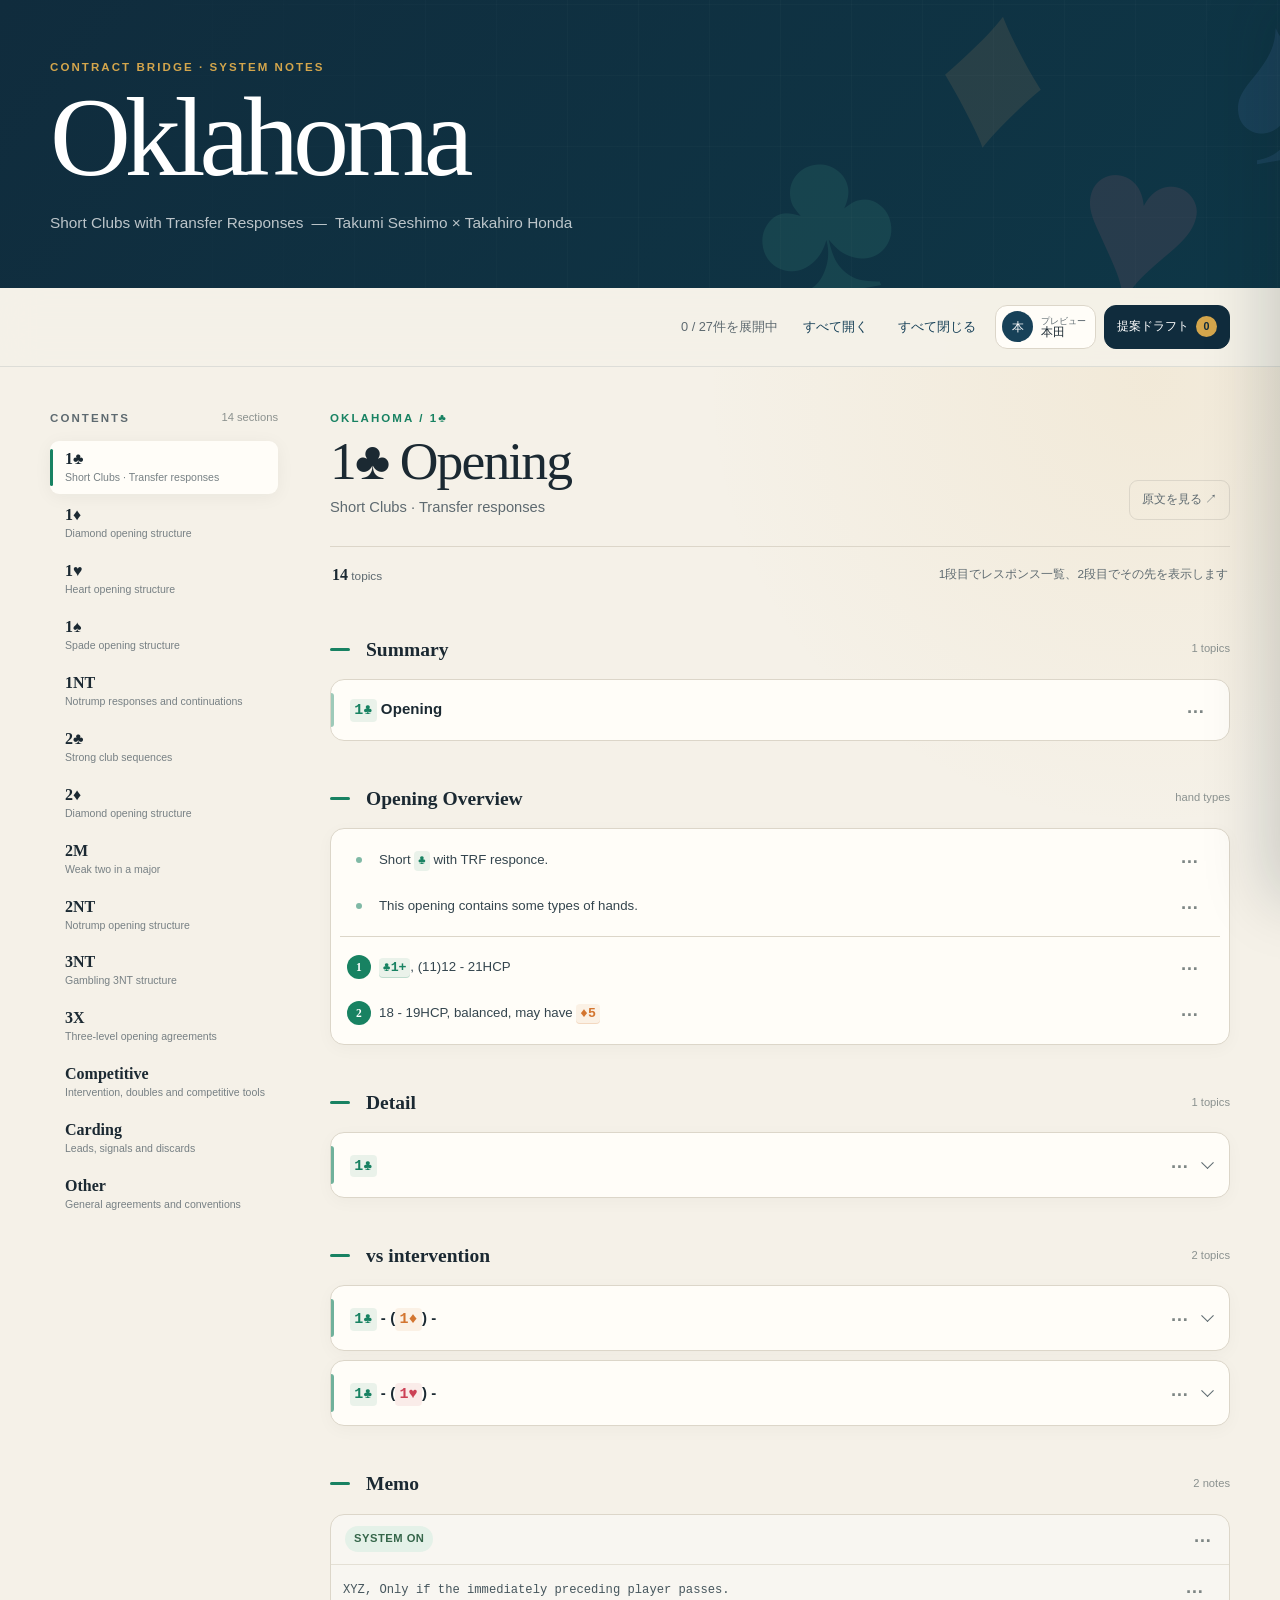
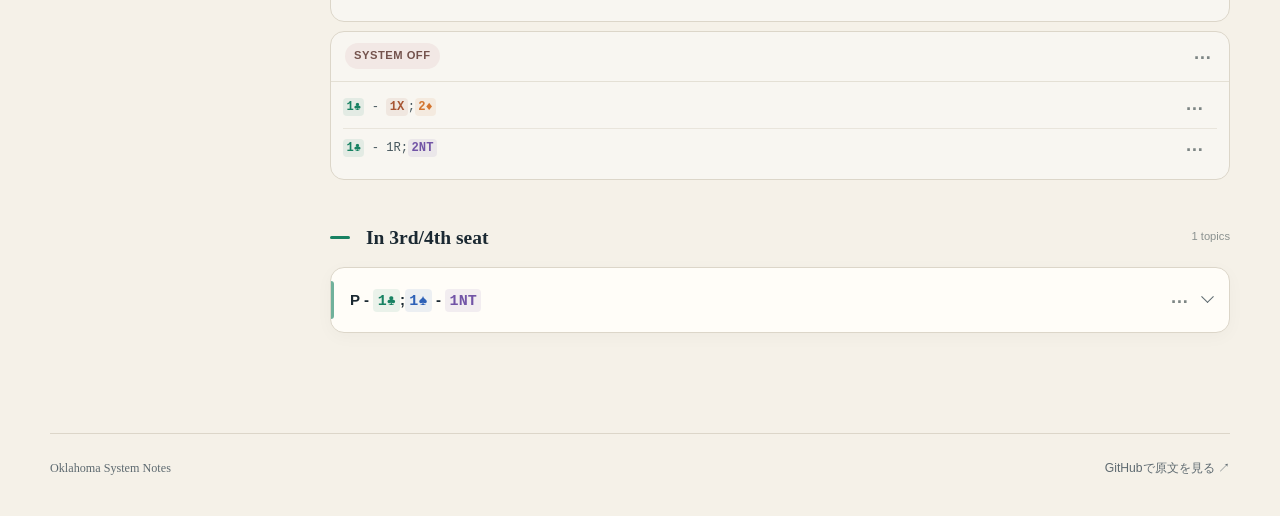
==== index.html @ b36fde1d "Keep competitive sections expanded" ====
<!doctype html>
<html lang="ja">
  <head>
    <meta charset="UTF-8" />
    <meta name="viewport" content="width=device-width, initial-scale=1.0" />
    <meta name="theme-color" content="#102c3d" />
    <link rel="icon" href="data:," />
    <meta
      name="description"
      content="Takumi Seshimo と Takahiro Honda が使用するコントラクトブリッジ・システム Oklahoma のリファレンス。"
    />
    <title>Oklahoma System Notes</title>
    <link rel="stylesheet" href="./assets/styles.css?v=13" />
    <script type="module" src="./assets/app.js?v=13"></script>
  </head>
  <body>
    <a class="skip-link" href="#system-content">本文へ移動</a>

    <header class="site-header">
      <div class="header-suit header-suit--club" aria-hidden="true">♣</div>
      <div class="header-suit header-suit--diamond" aria-hidden="true">♦</div>
      <div class="header-suit header-suit--heart" aria-hidden="true">♥</div>
      <div class="header-suit header-suit--spade" aria-hidden="true">♠</div>
      <div class="header-inner">
        <p class="eyebrow">CONTRACT BRIDGE · SYSTEM NOTES</p>
        <h1>Oklahoma</h1>
        <p class="header-description">
          Short Clubs with Transfer Responses
          <span aria-hidden="true">—</span>
          <span>Takumi Seshimo × Takahiro Honda</span>
        </p>
      </div>
    </header>

    <div class="toolbar-wrap">
      <div class="toolbar" aria-label="閲覧ツール">
        <div class="toolbar-actions">
          <span id="open-count" class="open-count" aria-live="polite">0件を展開中</span>
          <button id="expand-all" class="text-button" type="button">すべて開く</button>
          <button id="collapse-all" class="text-button" type="button">すべて閉じる</button>
          <button id="preview-user" class="account-chip" type="button" aria-label="プレビューするユーザーを切り替える">
            <span class="account-avatar">本</span>
            <span><small>プレビュー</small><strong>本田</strong></span>
          </button>
          <button id="open-proposal-drawer" class="draft-button" type="button">
            提案ドラフト <span id="draft-count">0</span>
          </button>
        </div>
      </div>
    </div>

    <div class="mobile-nav-wrap">
      <nav id="mobile-nav" class="mobile-nav" aria-label="システム項目"></nav>
    </div>

    <div class="page-shell">
      <aside class="sidebar" aria-label="システム項目">
        <div class="sidebar-heading">
          <p>CONTENTS</p>
          <span id="document-count"></span>
        </div>
        <nav id="sidebar-nav" class="sidebar-nav"></nav>
      </aside>

      <main id="system-content" class="content" tabindex="-1">
        <div id="loading-state" class="loading-state" aria-live="polite">
          <span class="loading-mark" aria-hidden="true">♣</span>
          <p>システムノートを読み込んでいます…</p>
        </div>
        <div id="content-root"></div>
      </main>
    </div>

    <div id="drawer-backdrop" class="drawer-backdrop" hidden></div>
    <aside id="proposal-drawer" class="proposal-drawer" aria-label="提案ドラフト" aria-hidden="true">
      <header class="drawer-header">
        <div>
          <p>PROPOSAL DRAFT</p>
          <h2>まとめて提案する</h2>
        </div>
        <button id="close-proposal-drawer" class="icon-button" type="button" aria-label="提案ドラフトを閉じる">×</button>
      </header>
      <div class="integration-note">
        <span class="integration-mark" aria-hidden="true">G</span>
        <div>
          <strong>GitHub連携テストモード</strong>
          <p>複数の変更を1本のPRにまとめ、必ず提案者ではない相手が承認します。現在はPRを作成しません。</p>
        </div>
        <button id="drawer-preview-user" class="preview-user-button" type="button">本田で確認</button>
      </div>
      <label class="field-label" for="proposal-title">提案タイトル</label>
      <input id="proposal-title" class="form-control" type="text" placeholder="例：1♣–1♦後の継続を整理" />
      <label class="field-label" for="proposal-description">相手に伝えたいこと</label>
      <textarea id="proposal-description" class="form-control" rows="3" placeholder="変更の意図や、確認してほしい点"></textarea>
      <div class="draft-list-heading">
        <h3>変更内容</h3>
        <span id="drawer-draft-count">0件</span>
      </div>
      <div id="draft-list" class="draft-list"></div>
      <footer class="drawer-footer">
        <p>GitHubログインと2人の許可設定後に有効になります。</p>
        <button id="submit-proposal" type="button" disabled>PRとして提案</button>
      </footer>
    </aside>

    <dialog id="composer-dialog" class="composer-dialog">
      <form id="composer-form" method="dialog">
        <header>
          <div>
            <p id="composer-kicker">PROPOSAL</p>
            <h2 id="composer-title">変更を提案</h2>
          </div>
          <button id="close-composer" class="icon-button" type="button" aria-label="閉じる">×</button>
        </header>
        <div class="composer-target">
          <small>対象</small>
          <strong id="composer-target-label"></strong>
        </div>
        <div id="edit-fields">
          <label class="field-label" for="edit-mode">変更方法</label>
          <select id="edit-mode" class="form-control">
            <option value="replace">この内容を修正</option>
            <option value="append">この後にレスポンスを追加</option>
          </select>
          <label id="composer-body-label" class="field-label" for="composer-body">修正後の内容</label>
        </div>
        <textarea id="composer-body" class="form-control" rows="6" required></textarea>
        <div id="composer-preview-block" class="composer-preview-block">
          <span class="field-label">表示プレビュー</span>
          <div id="composer-preview" class="composer-preview" aria-live="polite"></div>
        </div>
        <footer>
          <button id="cancel-composer" class="secondary-button" type="button">キャンセル</button>
          <button id="save-composer" class="primary-button" type="submit">ドラフトに追加</button>
        </footer>
      </form>
    </dialog>

    <div id="toast" class="toast" role="status" aria-live="polite" hidden></div>

    <footer class="site-footer">
      <p>Oklahoma System Notes</p>
      <a href="https://github.com/minamitopon/system-summary" target="_blank" rel="noreferrer">
        GitHubで原文を見る <span aria-hidden="true">↗</span>
      </a>
    </footer>

    <nav class="bottom-nav" aria-label="前後の項目へ移動">
      <button id="previous-document" type="button" aria-label="前の項目へ">
        <span aria-hidden="true">←</span><span>前へ</span>
      </button>
      <button id="mobile-open-draft" type="button" aria-label="提案ドラフトを開く">
        <span>提案</span><span id="mobile-draft-count" class="mobile-badge">0</span>
      </button>
      <button id="next-document" type="button" aria-label="次の項目へ">
        <span>次へ</span><span aria-hidden="true">→</span>
      </button>
    </nav>

    <noscript>
      <div class="noscript-message">このリファレンスの展開表示には JavaScript が必要です。</div>
    </noscript>
  </body>
</html>
---- assets/styles.css ----
:root {
  color-scheme: light;
  --paper: #f5f1e8;
  --paper-deep: #ebe5d9;
  --surface: #fffdf8;
  --surface-muted: #faf7f0;
  --ink: #1b2932;
  --ink-soft: #5e6a70;
  --navy: #102c3d;
  --navy-light: #174158;
  --gold: #d4a64c;
  --line: #dcd6c9;
  --club: #188262;
  --diamond: #d3752f;
  --heart: #cc4155;
  --spade: #2e61b7;
  --notrump: #7254a6;
  --competitive: #a75533;
  --other: #526b75;
  --shadow: 0 14px 42px rgb(35 46 52 / 8%);
  --radius-large: 22px;
  --radius-medium: 14px;
  --content-width: 1180px;
  font-family:
    Inter, ui-sans-serif, -apple-system, BlinkMacSystemFont, "Segoe UI", "Hiragino Kaku Gothic ProN",
    "Yu Gothic", Meiryo, sans-serif;
  font-synthesis: none;
  text-rendering: optimizeLegibility;
}

* {
  box-sizing: border-box;
}

html {
  scroll-behavior: smooth;
}

body {
  min-width: 320px;
  margin: 0;
  color: var(--ink);
  background:
    radial-gradient(circle at 90% 18%, rgb(212 166 76 / 10%), transparent 28rem),
    var(--paper);
  line-height: 1.6;
}

button,
input,
textarea,
select {
  font: inherit;
}

button,
summary {
  -webkit-tap-highlight-color: transparent;
}

button {
  color: inherit;
}

a {
  color: inherit;
}

.sr-only {
  position: absolute;
  width: 1px;
  height: 1px;
  padding: 0;
  margin: -1px;
  overflow: hidden;
  clip: rect(0, 0, 0, 0);
  white-space: nowrap;
  border: 0;
}

.skip-link {
  position: fixed;
  z-index: 100;
  top: 12px;
  left: 12px;
  padding: 10px 14px;
  color: white;
  background: var(--navy);
  border-radius: 8px;
  transform: translateY(-150%);
}

.skip-link:focus {
  transform: translateY(0);
}

.site-header {
  position: relative;
  min-height: 280px;
  overflow: hidden;
  color: white;
  background:
    linear-gradient(130deg, rgb(16 44 61 / 98%), rgb(14 55 71 / 95%)),
    var(--navy);
  isolation: isolate;
}

.site-header::before {
  position: absolute;
  z-index: -1;
  inset: 0;
  content: "";
  background:
    repeating-linear-gradient(90deg, transparent 0 70px, rgb(255 255 255 / 2%) 70px 71px),
    repeating-linear-gradient(0deg, transparent 0 70px, rgb(255 255 255 / 2%) 70px 71px);
  mask-image: linear-gradient(to right, transparent, black 45%, black);
}

.header-inner {
  width: min(var(--content-width), calc(100% - 48px));
  margin: 0 auto;
  padding: 58px 0 52px;
}

.eyebrow,
.document-kicker,
.sidebar-heading p,
.legend p {
  margin: 0;
  color: var(--gold);
  font-size: 0.72rem;
  font-weight: 800;
  letter-spacing: 0.18em;
}

.site-header h1 {
  margin: 5px 0 2px;
  font-family: Georgia, "Times New Roman", serif;
  font-size: clamp(4.1rem, 10vw, 7rem);
  font-weight: 500;
  letter-spacing: -0.055em;
  line-height: 1;
}

.header-description {
  display: flex;
  flex-wrap: wrap;
  gap: 8px;
  margin: 18px 0 0;
  color: rgb(255 255 255 / 72%);
  font-size: 0.96rem;
}

.header-suit {
  position: absolute;
  z-index: -1;
  font-family: Georgia, serif;
  font-size: clamp(7rem, 17vw, 14rem);
  line-height: 1;
  opacity: 0.1;
  transform: rotate(-10deg);
  user-select: none;
}

.header-suit--club {
  right: 30%;
  bottom: -42px;
  color: #64d6ae;
}

.header-suit--diamond {
  right: 18%;
  top: -36px;
  color: #ffb26f;
  transform: rotate(9deg);
}

.header-suit--heart {
  right: 6%;
  bottom: -50px;
  color: #ff7889;
  transform: rotate(12deg);
}

.header-suit--spade {
  right: -5%;
  top: -24px;
  color: #7fafff;
}

.toolbar-wrap {
  position: sticky;
  z-index: 30;
  top: 0;
  border-bottom: 1px solid rgb(16 44 61 / 10%);
  background: rgb(245 241 232 / 91%);
  backdrop-filter: blur(18px);
}

.toolbar {
  display: flex;
  align-items: center;
  justify-content: flex-end;
  width: min(var(--content-width), calc(100% - 48px));
  min-height: 78px;
  margin: 0 auto;
  gap: 24px;
}

.toolbar-actions {
  display: flex;
  align-items: center;
  gap: 8px;
}

.account-chip,
.draft-button {
  display: inline-flex;
  align-items: center;
  min-height: 44px;
  border-radius: 12px;
  cursor: pointer;
}

.account-chip {
  padding: 5px 9px 5px 6px;
  gap: 8px;
  text-align: left;
  background: var(--surface);
  border: 1px solid var(--line);
}

.account-avatar {
  display: grid;
  place-items: center;
  width: 31px;
  height: 31px;
  color: white;
  background: var(--navy-light);
  border-radius: 50%;
  font-size: 0.72rem;
  font-weight: 800;
}

.account-chip > span:last-child {
  display: grid;
  line-height: 1.08;
}

.account-chip small {
  color: var(--ink-soft);
  font-size: 0.58rem;
  font-weight: 600;
}

.account-chip strong {
  font-size: 0.72rem;
}

.draft-button {
  padding: 8px 12px;
  gap: 7px;
  color: white;
  background: var(--navy);
  border: 1px solid var(--navy);
  font-size: 0.76rem;
  font-weight: 800;
}

.draft-button span,
.mobile-badge {
  display: inline-grid;
  place-items: center;
  min-width: 21px;
  height: 21px;
  padding: 0 5px;
  color: var(--navy);
  background: var(--gold);
  border-radius: 999px;
  font-size: 0.67rem;
}

.open-count {
  margin-right: 6px;
  color: var(--ink-soft);
  font-size: 0.8rem;
  white-space: nowrap;
}

.text-button {
  min-height: 40px;
  padding: 8px 11px;
  color: var(--navy-light);
  background: transparent;
  border: 0;
  border-radius: 8px;
  font-size: 0.82rem;
  font-weight: 700;
  cursor: pointer;
}

.text-button:hover,
.text-button:focus-visible {
  background: rgb(16 44 61 / 7%);
}

.mobile-nav-wrap {
  display: none;
}

.page-shell {
  display: grid;
  grid-template-columns: 228px minmax(0, 1fr);
  width: min(var(--content-width), calc(100% - 48px));
  margin: 0 auto;
  gap: 52px;
}

.sidebar {
  align-self: start;
  position: sticky;
  top: 103px;
  padding: 42px 0 60px;
}

.sidebar-heading {
  display: flex;
  align-items: center;
  justify-content: space-between;
  margin-bottom: 14px;
}

.sidebar-heading p,
.legend p {
  color: var(--ink-soft);
}

.sidebar-heading span {
  color: #8b918e;
  font-size: 0.7rem;
}

.sidebar-nav {
  display: grid;
  gap: 3px;
}

.nav-item {
  position: relative;
  display: grid;
  width: 100%;
  min-height: 50px;
  padding: 8px 10px 8px 15px;
  overflow: hidden;
  text-align: left;
  background: transparent;
  border: 0;
  border-radius: 9px;
  cursor: pointer;
}

.nav-item::before {
  position: absolute;
  top: 8px;
  bottom: 8px;
  left: 0;
  width: 3px;
  content: "";
  background: var(--accent, var(--other));
  border-radius: 3px;
  opacity: 0;
}

.nav-item:hover,
.nav-item:focus-visible {
  background: rgb(255 255 255 / 48%);
  outline: 0;
}

.nav-item[aria-current="page"] {
  background: var(--surface);
  box-shadow: 0 3px 18px rgb(28 40 46 / 5%);
}

.nav-item[aria-current="page"]::before {
  opacity: 1;
}

.nav-label {
  font-family: Georgia, "Times New Roman", serif;
  font-size: 1rem;
  font-weight: 700;
  line-height: 1.25;
}

.nav-subtitle {
  overflow: hidden;
  color: #778084;
  font-size: 0.66rem;
  text-overflow: ellipsis;
  white-space: nowrap;
}

.legend {
  display: grid;
  grid-template-columns: 1fr 1fr;
  margin-top: 30px;
  padding: 18px 14px;
  gap: 8px 10px;
  color: var(--ink-soft);
  background: rgb(255 255 255 / 38%);
  border: 1px solid rgb(220 214 201 / 70%);
  border-radius: 12px;
  font-size: 0.68rem;
}

.legend p {
  grid-column: 1 / -1;
  margin-bottom: 3px;
}

.suit-dot {
  display: inline-grid;
  place-items: center;
  width: 19px;
  height: 19px;
  margin-right: 2px;
  color: white;
  border-radius: 50%;
  font-family: Georgia, serif;
  font-size: 0.78rem;
}

.suit-dot.suit-club {
  background: var(--club);
}

.suit-dot.suit-diamond {
  background: var(--diamond);
}

.suit-dot.suit-heart {
  background: var(--heart);
}

.suit-dot.suit-spade {
  background: var(--spade);
}

.content {
  min-width: 0;
  min-height: 70vh;
  padding: 42px 0 100px;
  outline: none;
}

.loading-state {
  display: grid;
  place-items: center;
  min-height: 320px;
  color: var(--ink-soft);
}

.loading-state[hidden] {
  display: none;
}

.loading-mark {
  color: var(--club);
  font-family: Georgia, serif;
  font-size: 3rem;
  animation: breathe 1.3s ease-in-out infinite alternate;
}

@keyframes breathe {
  to {
    opacity: 0.35;
    transform: scale(0.92);
  }
}

.document-header {
  display: flex;
  align-items: end;
  justify-content: space-between;
  min-height: 122px;
  padding: 0 0 26px;
  gap: 24px;
  border-bottom: 1px solid var(--line);
}

.document-kicker {
  color: var(--accent, var(--other));
}

.document-header h2 {
  margin: 5px 0 2px;
  font-family: Georgia, "Times New Roman", serif;
  font-size: clamp(2rem, 5vw, 3.35rem);
  font-weight: 500;
  letter-spacing: -0.035em;
  line-height: 1.1;
}

.document-header p:last-child {
  margin: 5px 0 0;
  color: var(--ink-soft);
  font-size: 0.92rem;
}

.source-link {
  flex: 0 0 auto;
  padding: 9px 12px;
  color: var(--ink-soft);
  border: 1px solid var(--line);
  border-radius: 9px;
  font-size: 0.76rem;
  font-weight: 700;
  text-decoration: none;
}

.source-link:hover,
.source-link:focus-visible {
  color: var(--navy);
  background: var(--surface);
}

.document-stats {
  display: flex;
  align-items: center;
  justify-content: space-between;
  padding: 15px 2px 4px;
  color: var(--ink-soft);
  font-size: 0.74rem;
}

.document-stats strong {
  color: var(--ink);
  font-family: Georgia, serif;
  font-size: 1rem;
}

.note-section {
  margin-top: 42px;
}

.section-heading {
  display: grid;
  grid-template-columns: 26px auto 1fr;
  align-items: center;
  margin-bottom: 14px;
  gap: 10px;
}

.section-heading > span {
  width: 20px;
  height: 3px;
  background: var(--accent, var(--other));
  border-radius: 2px;
}

.section-heading h3 {
  margin: 0;
  font-family: Georgia, "Times New Roman", serif;
  font-size: 1.22rem;
}

.section-heading small {
  justify-self: end;
  color: #8a918f;
  font-size: 0.7rem;
}

.card-stack {
  display: grid;
  gap: 9px;
}

.topic-index {
  display: grid;
  grid-template-columns: repeat(2, minmax(0, 1fr));
  padding: 9px;
  gap: 7px;
  background: var(--surface);
  border: 1px solid var(--line);
  border-radius: var(--radius-medium);
}

.topic-index-item {
  display: grid;
  grid-template-columns: 28px minmax(0, 1fr);
  align-items: center;
  min-height: 48px;
  padding: 7px 9px;
  gap: 9px;
  color: var(--ink);
  background: var(--surface-muted);
  border: 1px solid transparent;
  border-radius: 9px;
  text-align: left;
  cursor: pointer;
}

.topic-index-item:hover,
.topic-index-item:focus-visible {
  background: white;
  border-color: color-mix(in srgb, var(--accent) 30%, var(--line));
  outline: none;
}

.topic-index-item > span {
  display: grid;
  place-items: center;
  width: 27px;
  height: 27px;
  color: white;
  background: var(--accent, var(--competitive));
  border-radius: 50%;
  font-size: 0.68rem;
  font-weight: 850;
}

.topic-index-item strong {
  min-width: 0;
  font-size: 0.76rem;
  line-height: 1.35;
}

.competitive-topic-section {
  scroll-margin-top: 82px;
}

.competitive-subheading {
  display: grid;
  grid-template-columns: minmax(0, 1fr) auto;
  align-items: center;
  min-height: 42px;
  padding: 6px 11px 6px 14px;
  gap: 8px;
  color: var(--ink);
  background: color-mix(in srgb, var(--accent) 7%, white);
  border-left: 3px solid var(--accent, var(--competitive));
  border-radius: 7px;
}

.competitive-subheading h4 {
  margin: 0;
  font-family: Georgia, "Times New Roman", serif;
  font-size: 0.94rem;
}

.competitive-subheading .comment-thread {
  grid-column: 1 / -1;
}

.memo-stack {
  display: grid;
  gap: 9px;
}

.memo-card {
  overflow: visible;
  background: #f8f6f1;
  border: 1px solid var(--line);
  border-radius: var(--radius-medium);
}

.memo-header {
  display: flex;
  align-items: center;
  justify-content: space-between;
  min-height: 50px;
  padding: 8px 10px 8px 14px;
  gap: 10px;
  border-bottom: 1px solid rgb(220 214 201 / 68%);
}

.memo-header-actions {
  display: inline-flex;
  align-items: center;
  gap: 5px;
}

.memo-status {
  display: inline-flex;
  align-items: center;
  min-height: 26px;
  padding: 4px 9px;
  color: #35664a;
  background: #e4f1e8;
  border-radius: 999px;
  font-size: 0.7rem;
  font-weight: 850;
  letter-spacing: 0.045em;
  text-transform: uppercase;
}

.memo-card--off .memo-status {
  color: #74534d;
  background: #f2e8e5;
}

.memo-card > .comment-thread {
  margin: 0 12px 6px;
}

.memo-lines {
  display: grid;
  padding: 6px 12px 10px;
}

.memo-item + .memo-item {
  border-top: 1px solid rgb(220 214 201 / 52%);
}

.memo-line {
  display: grid;
  grid-template-columns: minmax(0, 1fr) auto auto;
  align-items: center;
  min-height: 40px;
  padding: 4px 0;
  gap: 6px;
  color: #46565d;
  font-family: ui-monospace, SFMono-Regular, Menlo, Monaco, Consolas, "Liberation Mono", monospace;
  font-size: 0.76rem;
  overflow-wrap: anywhere;
}

.opening-overview {
  display: grid;
  padding: 9px;
  gap: 8px;
  background: var(--surface);
  border: 1px solid var(--line);
  border-radius: var(--radius-medium);
  box-shadow: 0 4px 17px rgb(28 40 46 / 3%);
}

.overview-block {
  display: grid;
  gap: 2px;
}

.overview-block + .overview-block {
  padding-top: 8px;
  border-top: 1px solid var(--line);
}

.overview-item {
  min-width: 0;
}

.overview-line {
  display: grid;
  grid-template-columns: 25px minmax(0, 1fr) auto auto;
  align-items: center;
  min-height: 44px;
  padding: 5px 7px;
  gap: 7px;
  border-radius: 8px;
}

.overview-line:hover {
  background: var(--surface-muted);
}

.overview-number {
  display: grid;
  place-items: center;
  width: 24px;
  height: 24px;
  color: white;
  background: var(--accent, var(--navy));
  border-radius: 50%;
  font-family: Georgia, serif;
  font-size: 0.72rem;
  font-weight: 800;
}

.overview-mark {
  width: 6px;
  height: 6px;
  margin-left: 9px;
  background: var(--accent, var(--other));
  border-radius: 50%;
  opacity: 0.55;
}

.overview-copy {
  min-width: 0;
  color: #34454e;
  font-size: 0.83rem;
  overflow-wrap: anywhere;
}

.system-card {
  --card-accent: var(--accent, var(--other));
  overflow: visible;
  background: var(--surface);
  border: 1px solid var(--line);
  border-radius: var(--radius-medium);
  box-shadow: 0 4px 17px rgb(28 40 46 / 3%);
  transition: border-color 160ms ease, box-shadow 160ms ease, transform 160ms ease;
}

.system-card:hover {
  border-color: color-mix(in srgb, var(--card-accent) 32%, var(--line));
}

.system-card[open] {
  border-color: color-mix(in srgb, var(--card-accent) 36%, var(--line));
  box-shadow: var(--shadow);
}

.system-card--static {
  position: relative;
  min-height: 54px;
  padding: 14px 17px 14px 19px;
  box-shadow: none;
}

.system-card--static::before {
  position: absolute;
  top: 13px;
  bottom: 13px;
  left: 0;
  width: 3px;
  content: "";
  background: var(--card-accent);
  border-radius: 0 3px 3px 0;
  opacity: 0.42;
}

.system-card > summary {
  position: relative;
  display: flex;
  align-items: center;
  justify-content: space-between;
  min-height: 64px;
  padding: 13px 17px 13px 19px;
  gap: 18px;
  list-style: none;
  cursor: pointer;
}

.system-card > summary::-webkit-details-marker {
  display: none;
}

.system-card > summary::before {
  position: absolute;
  top: 13px;
  bottom: 13px;
  left: 0;
  width: 3px;
  content: "";
  background: var(--card-accent);
  border-radius: 0 3px 3px 0;
  opacity: 0.62;
}

.system-card > summary:focus-visible {
  outline: 3px solid rgb(23 65 88 / 18%);
  outline-offset: -3px;
}

.expanded-card-heading {
  position: relative;
  display: flex;
  align-items: center;
  justify-content: space-between;
  min-height: 58px;
  padding: 12px 17px 12px 19px;
  gap: 18px;
}

.expanded-card-heading::before {
  position: absolute;
  top: 12px;
  bottom: 12px;
  left: 0;
  width: 3px;
  content: "";
  background: var(--card-accent);
  border-radius: 0 3px 3px 0;
  opacity: 0.62;
}

.system-card--expanded {
  border-color: color-mix(in srgb, var(--card-accent) 28%, var(--line));
  box-shadow: none;
}

.expanded-card-body {
  animation: none;
}

.summary-copy {
  min-width: 0;
  font-size: 0.94rem;
  font-weight: 720;
  letter-spacing: 0.005em;
}

.summary-meta {
  display: flex;
  flex: 0 0 auto;
  align-items: center;
  gap: 7px;
}

.chevron {
  width: 9px;
  height: 9px;
  border-right: 1.5px solid var(--ink-soft);
  border-bottom: 1.5px solid var(--ink-soft);
  transform: rotate(45deg) translate(-2px, -2px);
  transition: transform 180ms ease;
}

.system-card[open] > summary .chevron,
.response-card[open] > summary .chevron {
  transform: rotate(225deg) translate(-1px, -1px);
}

.card-body {
  padding: 13px 16px 18px;
  border-top: 1px solid rgb(220 214 201 / 65%);
  animation: reveal 160ms ease-out;
}

.inline-actions {
  display: inline-flex;
  align-items: center;
}

.action-menu {
  display: inline-flex;
  align-items: center;
}

.action-menu-trigger {
  display: inline-grid;
  width: 32px;
  height: 32px;
  padding: 0 0 6px;
  place-items: center;
  color: #7d8584;
  background: transparent;
  border: 1px solid transparent;
  border-radius: 50%;
  font-family: ui-sans-serif, sans-serif;
  font-size: 1.15rem;
  font-weight: 850;
  line-height: 1;
  letter-spacing: 0.05em;
  cursor: pointer;
}

.action-menu-trigger:hover,
.action-menu-trigger:focus-visible,
.action-menu-trigger[aria-expanded="true"] {
  color: var(--navy);
  background: var(--surface-muted);
  border-color: var(--line);
}

.action-menu-popover {
  position: fixed;
  z-index: 120;
  display: grid;
  width: max-content;
  min-width: 154px;
  padding: 5px;
  gap: 2px;
  background: rgb(255 255 255 / 98%);
  border: 1px solid var(--line);
  border-radius: 11px;
  box-shadow: 0 12px 32px rgb(34 45 49 / 18%);
}

.action-menu-popover[hidden] {
  display: none;
}

.action-menu-item {
  display: flex;
  align-items: center;
  min-height: 38px;
  padding: 7px 10px;
  gap: 8px;
  color: var(--ink);
  background: transparent;
  border: 0;
  border-radius: 7px;
  font-size: 0.72rem;
  font-weight: 750;
  text-align: left;
  cursor: pointer;
}

.action-menu-item span {
  width: 18px;
  color: var(--accent, var(--navy));
  font-size: 0.9rem;
  text-align: center;
}

.action-menu-item:hover,
.action-menu-item:focus-visible {
  color: var(--navy);
  background: var(--surface-muted);
  outline: none;
}

.system-card--static {
  display: flex;
  flex-wrap: wrap;
  align-items: center;
  justify-content: space-between;
  gap: 8px;
}

.system-card--static .comment-thread {
  flex-basis: 100%;
}

.response-list {
  display: grid;
  gap: 6px;
}

.response-card {
  overflow: visible;
  background: var(--surface-muted);
  border: 1px solid #e5dfd3;
  border-radius: 10px;
}

.response-card > summary {
  display: flex;
  align-items: center;
  justify-content: space-between;
  min-height: 50px;
  padding: 9px 12px;
  gap: 12px;
  list-style: none;
  font-family: ui-monospace, SFMono-Regular, Menlo, Monaco, Consolas, "Liberation Mono", monospace;
  font-size: 0.8rem;
  font-weight: 700;
  cursor: pointer;
}

.response-card > summary::-webkit-details-marker {
  display: none;
}

.response-card[open] {
  background: white;
  border-color: color-mix(in srgb, var(--accent) 28%, var(--line));
}

.response-summary-meta {
  display: inline-flex;
  flex: 0 0 auto;
  align-items: center;
  gap: 7px;
}

.response-body {
  padding: 8px 12px 14px;
  border-top: 1px solid #e9e4da;
  animation: reveal 160ms ease-out;
}

.response-row-wrap {
  margin-left: min(calc(var(--depth) * 18px), 126px);
}

.response-row-wrap + .response-row-wrap {
  margin-top: 3px;
}

.response-row {
  display: grid;
  grid-template-columns: 8px minmax(0, 1fr) auto auto auto;
  align-items: center;
  min-height: 42px;
  padding: 5px 6px;
  gap: 6px;
  border-bottom: 1px solid rgb(220 214 201 / 43%);
  font-family: ui-monospace, SFMono-Regular, Menlo, Monaco, Consolas, "Liberation Mono", monospace;
  font-size: 0.78rem;
}

.convention-reference {
  display: inline-flex;
  align-items: center;
  min-height: 25px;
  padding: 3px 7px;
  gap: 3px;
  color: #65517b;
  background: #eee8f5;
  border: 1px solid #ddd1e9;
  border-radius: 999px;
  font-family: inherit;
  font-size: 0.62rem;
  font-weight: 850;
  white-space: nowrap;
  cursor: pointer;
}

.convention-reference:hover,
.convention-reference:focus-visible {
  color: #4f386a;
  background: #e4d8ef;
  outline: none;
}

.response-copy {
  min-width: 0;
  overflow-wrap: anywhere;
}

.response-row .branch-mark {
  background: var(--accent, var(--other));
}

.comment-count {
  display: inline-flex;
  align-items: center;
  min-height: 22px;
  padding: 2px 6px;
  color: #7c552a;
  background: #fff0cf;
  border-radius: 999px;
  font-family: inherit;
  font-size: 0.62rem;
  font-weight: 800;
  white-space: nowrap;
}

.comment-thread {
  display: grid;
  margin: 5px 0 9px;
  gap: 5px;
}

.comment-item {
  display: grid;
  grid-template-columns: 26px minmax(0, 1fr);
  padding: 8px 10px;
  gap: 8px;
  background: #fff8e8;
  border: 1px solid #eedeb9;
  border-radius: 9px;
  font-family: inherit;
}

.comment-avatar {
  display: grid;
  place-items: center;
  width: 25px;
  height: 25px;
  color: white;
  background: var(--navy-light);
  border-radius: 50%;
  font-size: 0.62rem;
  font-weight: 800;
}

.comment-item strong {
  display: block;
  font-size: 0.65rem;
}

.comment-item p {
  margin: 1px 0 0;
  color: #4b5354;
  font-size: 0.72rem;
  line-height: 1.5;
}

@keyframes reveal {
  from {
    opacity: 0;
    transform: translateY(-3px);
  }
}

.system-line {
  position: relative;
  display: grid;
  grid-template-columns: 10px minmax(0, 1fr);
  margin-top: 9px;
  margin-left: min(calc(var(--depth) * 19px), 152px);
  gap: 7px;
  color: #34454e;
  font-family: ui-monospace, SFMono-Regular, Menlo, Monaco, Consolas, "Liberation Mono", monospace;
  font-size: 0.82rem;
  line-height: 1.65;
  overflow-wrap: anywhere;
}

.branch-mark {
  position: relative;
  top: 0.76em;
  width: 5px;
  height: 1px;
  background: #b6b3aa;
}

.system-line--branch .branch-mark {
  background: var(--card-accent);
}

.bid-token {
  display: inline-flex;
  align-items: center;
  min-height: 1.52em;
  padding: 0 0.28em;
  color: var(--token-color);
  background: color-mix(in srgb, var(--token-color) 9%, transparent);
  border-radius: 4px;
  font-family: ui-monospace, SFMono-Regular, Menlo, Monaco, Consolas, monospace;
  font-weight: 800;
  line-height: 1.2;
}

.bid-token small {
  margin-left: 0.32em;
  font-size: 0.58em;
  font-weight: 700;
  opacity: 0.72;
}

.holding-token {
  box-shadow: inset 0 -1px 0 color-mix(in srgb, var(--token-color) 20%, transparent);
}

.term-token {
  display: inline-flex;
  padding: 0 0.28em;
  color: #43535b;
  background: #edf0ef;
  border-radius: 4px;
  font-size: 0.82em;
  font-weight: 800;
  letter-spacing: 0.025em;
}

.suit-club {
  --token-color: var(--club);
  color: var(--club);
}

.suit-diamond {
  --token-color: var(--diamond);
  color: var(--diamond);
}

.suit-heart {
  --token-color: var(--heart);
  color: var(--heart);
}

.suit-spade {
  --token-color: var(--spade);
  color: var(--spade);
}

.suit-notrump {
  --token-color: var(--notrump);
  color: var(--notrump);
}

.suit-double {
  --token-color: var(--competitive);
  color: var(--competitive);
}

.suit-major {
  --token-color: #8d4f87;
  color: #8d4f87;
  background: linear-gradient(90deg, rgb(204 65 85 / 8%), rgb(46 97 183 / 9%));
}

.accent-overview {
  --accent: var(--gold);
}

.accent-club {
  --accent: var(--club);
}

.accent-diamond {
  --accent: var(--diamond);
}

.accent-heart {
  --accent: var(--heart);
}

.accent-spade {
  --accent: var(--spade);
}

.accent-notrump {
  --accent: var(--notrump);
}

.accent-major {
  --accent: var(--heart);
}

.accent-competitive {
  --accent: var(--competitive);
}

.accent-other {
  --accent: var(--other);
}

.empty-state {
  display: grid;
  place-items: center;
  min-height: 280px;
  margin-top: 30px;
  padding: 40px;
  text-align: center;
  background: rgb(255 253 248 / 55%);
  border: 1px dashed var(--line);
  border-radius: var(--radius-large);
}

.empty-state > span {
  color: var(--accent, var(--other));
  font-family: Georgia, serif;
  font-size: 2.6rem;
}

.empty-state h3 {
  margin: 6px 0 0;
  font-family: Georgia, serif;
  font-size: 1.35rem;
}

.empty-state p {
  margin: 4px 0 0;
  color: var(--ink-soft);
  font-size: 0.82rem;
}

.drawer-backdrop {
  position: fixed;
  z-index: 70;
  inset: 0;
  background: rgb(10 25 34 / 38%);
  backdrop-filter: blur(2px);
}

.proposal-drawer {
  position: fixed;
  z-index: 80;
  top: 0;
  right: 0;
  bottom: 0;
  display: flex;
  flex-direction: column;
  width: min(440px, 100%);
  padding: 22px;
  overflow-y: auto;
  background: var(--surface);
  box-shadow: -22px 0 60px rgb(10 25 34 / 18%);
  transform: translateX(102%);
  transition: transform 220ms ease;
}

.proposal-drawer[aria-hidden="false"] {
  transform: translateX(0);
}

.drawer-header,
.composer-dialog header {
  display: flex;
  align-items: start;
  justify-content: space-between;
  gap: 18px;
}

.drawer-header p,
.composer-dialog header p {
  margin: 0;
  color: var(--gold);
  font-size: 0.64rem;
  font-weight: 850;
  letter-spacing: 0.16em;
}

.drawer-header h2,
.composer-dialog h2 {
  margin: 3px 0 0;
  font-family: Georgia, "Times New Roman", serif;
  font-size: 1.7rem;
  line-height: 1.2;
}

.icon-button {
  display: grid;
  place-items: center;
  flex: 0 0 auto;
  width: 38px;
  height: 38px;
  padding: 0;
  color: var(--ink-soft);
  background: transparent;
  border: 1px solid var(--line);
  border-radius: 50%;
  font-size: 1.3rem;
  cursor: pointer;
}

.integration-note {
  display: grid;
  grid-template-columns: 36px minmax(0, 1fr) auto;
  align-items: center;
  margin: 24px 0 20px;
  padding: 12px;
  gap: 10px;
  background: #f0f4f5;
  border: 1px solid #dae3e5;
  border-radius: 12px;
}

.integration-mark {
  display: grid;
  place-items: center;
  width: 34px;
  height: 34px;
  color: white;
  background: #24292f;
  border-radius: 50%;
  font-family: Georgia, serif;
  font-weight: 800;
}

.integration-note strong {
  display: block;
  font-size: 0.72rem;
}

.integration-note p {
  margin: 2px 0 0;
  color: var(--ink-soft);
  font-size: 0.66rem;
  line-height: 1.45;
}

.preview-user-button {
  min-height: 32px;
  padding: 5px 8px;
  color: var(--navy);
  background: white;
  border: 1px solid var(--line);
  border-radius: 8px;
  font-size: 0.64rem;
  font-weight: 750;
  cursor: pointer;
  white-space: nowrap;
}

.field-label {
  display: block;
  margin: 13px 0 5px;
  color: #4f5b61;
  font-size: 0.68rem;
  font-weight: 800;
}

.form-control {
  display: block;
  width: 100%;
  padding: 10px 11px;
  color: var(--ink);
  background: white;
  border: 1px solid var(--line);
  border-radius: 9px;
  outline: none;
}

.form-control:focus {
  border-color: var(--navy-light);
  box-shadow: 0 0 0 3px rgb(23 65 88 / 10%);
}

textarea.form-control {
  resize: vertical;
  line-height: 1.55;
}

.draft-list-heading {
  display: flex;
  align-items: center;
  justify-content: space-between;
  margin: 22px 0 8px;
  border-bottom: 1px solid var(--line);
}

.draft-list-heading h3 {
  margin: 0 0 8px;
  font-family: Georgia, serif;
  font-size: 1rem;
}

.draft-list-heading span {
  color: var(--ink-soft);
  font-size: 0.67rem;
}

.draft-list {
  display: grid;
  gap: 8px;
}

.draft-empty {
  display: grid;
  place-items: center;
  min-height: 130px;
  padding: 20px;
  color: var(--ink-soft);
  text-align: center;
  background: var(--surface-muted);
  border: 1px dashed var(--line);
  border-radius: 12px;
}

.draft-empty span {
  font-size: 1.5rem;
}

.draft-empty p {
  max-width: 250px;
  margin: 3px 0 0;
  font-size: 0.72rem;
}

.draft-item {
  padding: 11px;
  background: var(--surface-muted);
  border: 1px solid var(--line);
  border-radius: 11px;
}

.draft-item header {
  display: grid;
  grid-template-columns: 22px minmax(0, 1fr) 25px;
  align-items: center;
  gap: 7px;
}

.draft-item header > span {
  display: grid;
  place-items: center;
  width: 21px;
  height: 21px;
  color: white;
  background: var(--navy-light);
  border-radius: 50%;
  font-size: 0.6rem;
}

.draft-item header strong {
  font-size: 0.69rem;
}

.draft-item header button {
  color: var(--ink-soft);
  background: transparent;
  border: 0;
  cursor: pointer;
}

.draft-target {
  margin: 8px 0 5px;
  color: var(--ink-soft);
  font-size: 0.64rem;
}

.draft-item del,
.draft-item ins {
  display: block;
  padding: 6px 8px;
  border-radius: 6px;
  font-family: ui-monospace, SFMono-Regular, Menlo, monospace;
  font-size: 0.68rem;
  text-decoration: none;
  overflow-wrap: anywhere;
}

.draft-item del {
  margin-bottom: 4px;
  color: #954456;
  background: #fff0f2;
  text-decoration: line-through;
}

.draft-item ins {
  color: #17694f;
  background: #ebf8f1;
}

.drawer-footer {
  margin-top: auto;
  padding-top: 22px;
}

.drawer-footer p {
  margin: 0 0 7px;
  color: var(--ink-soft);
  font-size: 0.64rem;
  text-align: center;
}

.drawer-footer button {
  width: 100%;
  min-height: 48px;
  color: #8b9293;
  background: #e5e8e7;
  border: 0;
  border-radius: 10px;
  font-weight: 800;
}

.composer-dialog {
  width: min(560px, calc(100% - 24px));
  padding: 0;
  color: var(--ink);
  background: var(--surface);
  border: 0;
  border-radius: 18px;
  box-shadow: 0 28px 90px rgb(10 25 34 / 30%);
}

.composer-dialog::backdrop {
  background: rgb(10 25 34 / 45%);
  backdrop-filter: blur(3px);
}

.composer-dialog form {
  padding: 22px;
}

.composer-target {
  display: grid;
  margin: 20px 0 4px;
  padding: 10px 12px;
  gap: 2px;
  background: var(--surface-muted);
  border-left: 3px solid var(--gold);
  border-radius: 7px;
}

.composer-target small {
  color: var(--ink-soft);
  font-size: 0.6rem;
}

.composer-target strong {
  font-family: ui-monospace, SFMono-Regular, Menlo, monospace;
  font-size: 0.74rem;
  line-height: 1.5;
}

.composer-preview-block {
  margin-top: 13px;
}

.composer-preview-block .field-label {
  margin-top: 0;
}

.composer-preview {
  min-height: 64px;
  padding: 12px;
  color: #34454e;
  background:
    linear-gradient(90deg, color-mix(in srgb, var(--gold) 8%, white), white 35%),
    white;
  border: 1px solid var(--line);
  border-radius: 10px;
  font-family: ui-monospace, SFMono-Regular, Menlo, Monaco, Consolas, monospace;
  font-size: 0.78rem;
  line-height: 1.75;
  overflow-wrap: anywhere;
}

.preview-placeholder {
  color: #8a9294;
  font-family: inherit;
  font-size: 0.7rem;
}

.preview-context {
  padding-bottom: 7px;
  color: var(--ink-soft);
  border-bottom: 1px dashed var(--line);
  font-size: 0.68rem;
}

.preview-arrow {
  display: block;
  margin: 5px 0 2px;
  color: #8a9294;
  font-family: ui-sans-serif, sans-serif;
  font-size: 0.6rem;
  font-weight: 800;
}

.preview-result {
  font-weight: 700;
}

.composer-target .bid-token,
.composer-preview .bid-token,
.draft-item .bid-token {
  vertical-align: middle;
}

.composer-dialog footer {
  display: flex;
  justify-content: end;
  margin-top: 18px;
  gap: 7px;
}

.secondary-button,
.primary-button {
  min-height: 42px;
  padding: 8px 14px;
  border-radius: 9px;
  font-size: 0.75rem;
  font-weight: 800;
  cursor: pointer;
}

.secondary-button {
  background: white;
  border: 1px solid var(--line);
}

.primary-button {
  color: white;
  background: var(--navy);
  border: 1px solid var(--navy);
}

.toast {
  position: fixed;
  z-index: 100;
  right: 22px;
  bottom: 22px;
  max-width: min(360px, calc(100% - 24px));
  padding: 11px 14px;
  color: white;
  background: var(--navy);
  border: 1px solid rgb(255 255 255 / 13%);
  border-radius: 10px;
  box-shadow: 0 10px 34px rgb(10 25 34 / 24%);
  font-size: 0.74rem;
}

.site-footer {
  display: flex;
  justify-content: space-between;
  width: min(var(--content-width), calc(100% - 48px));
  margin: 0 auto;
  padding: 25px 0 38px;
  color: var(--ink-soft);
  border-top: 1px solid var(--line);
  font-size: 0.76rem;
}

.site-footer p {
  margin: 0;
  font-family: Georgia, serif;
}

.site-footer a {
  text-decoration: none;
}

.bottom-nav {
  display: none;
}

.noscript-message {
  position: fixed;
  z-index: 100;
  right: 12px;
  bottom: 12px;
  left: 12px;
  padding: 12px;
  color: white;
  text-align: center;
  background: var(--heart);
  border-radius: 10px;
}

@media (max-width: 900px) {
  .toolbar-actions .open-count {
    display: none;
  }

  .page-shell {
    grid-template-columns: 180px minmax(0, 1fr);
    gap: 30px;
  }

  .nav-subtitle,
  .legend {
    display: none;
  }
}

@media (max-width: 680px) {
  body {
    padding-bottom: 62px;
  }

  .site-header {
    min-height: 224px;
  }

  .header-inner {
    width: calc(100% - 32px);
    padding: 43px 0 38px;
  }

  .site-header h1 {
    font-size: clamp(3.9rem, 21vw, 5.7rem);
  }

  .header-description {
    display: grid;
    max-width: 280px;
    margin-top: 14px;
    gap: 1px;
    font-size: 0.78rem;
  }

  .header-description > span[aria-hidden="true"] {
    display: none;
  }

  .header-suit {
    opacity: 0.08;
  }

  .toolbar-wrap {
    display: none;
  }

  .toolbar-actions {
    display: none;
  }

  .mobile-nav-wrap {
    position: sticky;
    z-index: 20;
    top: 65px;
    display: block;
    overflow: hidden;
    background: rgb(245 241 232 / 95%);
    border-bottom: 1px solid var(--line);
    backdrop-filter: blur(16px);
  }

  .mobile-nav {
    display: flex;
    padding: 8px 12px 9px;
    overflow-x: auto;
    gap: 6px;
    scrollbar-width: none;
  }

  .mobile-nav::-webkit-scrollbar {
    display: none;
  }

  .mobile-nav-item {
    flex: 0 0 auto;
    min-height: 38px;
    padding: 7px 12px;
    color: var(--ink-soft);
    background: rgb(255 255 255 / 48%);
    border: 1px solid var(--line);
    border-radius: 999px;
    font-family: Georgia, serif;
    font-size: 0.82rem;
    font-weight: 700;
  }

  .mobile-nav-item[aria-current="page"] {
    color: white;
    background: var(--accent, var(--navy));
    border-color: transparent;
  }

  .page-shell {
    display: block;
    width: calc(100% - 24px);
  }

  .sidebar {
    display: none;
  }

  .content {
    padding: 28px 0 62px;
  }

  .document-header {
    display: grid;
    min-height: 0;
    padding-bottom: 20px;
    gap: 14px;
  }

  .document-header h2 {
    font-size: clamp(2rem, 11vw, 2.75rem);
  }

  .source-link {
    justify-self: start;
  }

  .document-stats {
    display: block;
    padding-top: 12px;
  }

  .document-stats span:last-child {
    display: none;
  }

  .note-section {
    margin-top: 32px;
  }

  .section-heading {
    grid-template-columns: 22px auto 1fr;
  }

  .topic-index {
    grid-template-columns: 1fr;
  }

  .system-card > summary {
    min-height: 61px;
    padding: 12px 13px 12px 16px;
    gap: 9px;
  }

  .expanded-card-heading {
    min-height: 56px;
    padding: 11px 13px 11px 16px;
    gap: 9px;
  }

  .summary-copy {
    font-size: 0.86rem;
  }

  .card-body {
    padding: 10px 9px 15px;
  }

  .response-card > summary {
    min-height: 48px;
    padding: 8px 10px;
    font-size: 0.74rem;
  }

  .response-body {
    padding: 7px 8px 12px;
  }

  .response-row-wrap {
    margin-left: min(calc(var(--depth) * 10px), 50px);
  }

  .response-row {
    grid-template-columns: 7px minmax(0, 1fr) auto;
    font-size: 0.72rem;
  }

  .response-row .inline-actions--compact {
    grid-column: 3;
    grid-row: 2;
    justify-self: end;
  }

  .response-row > .convention-reference {
    grid-column: 2;
    grid-row: 2;
    justify-self: start;
  }

  .response-row > .comment-count {
    grid-column: 3;
    grid-row: 1;
  }

  .action-menu-trigger {
    width: 40px;
    height: 40px;
  }

  .proposal-drawer {
    width: 100%;
    padding: 18px 15px calc(78px + env(safe-area-inset-bottom));
  }

  .integration-note {
    grid-template-columns: 34px minmax(0, 1fr);
  }

  .preview-user-button {
    grid-column: 1 / -1;
    justify-self: stretch;
  }

  .composer-dialog {
    width: 100%;
    max-width: none;
    margin: auto 0 0;
    border-radius: 18px 18px 0 0;
  }

  .composer-dialog form {
    padding: 18px 15px calc(20px + env(safe-area-inset-bottom));
  }

  .system-line {
    margin-left: min(calc(var(--depth) * 12px), 72px);
    font-size: 0.75rem;
    line-height: 1.7;
  }

  .site-footer {
    display: grid;
    width: calc(100% - 24px);
    padding-bottom: 26px;
    gap: 3px;
  }

  .bottom-nav {
    position: fixed;
    z-index: 50;
    right: 0;
    bottom: 0;
    left: 0;
    display: grid;
    grid-template-columns: 1fr 1fr 1fr;
    min-height: 59px;
    padding-bottom: env(safe-area-inset-bottom);
    background: rgb(255 253 248 / 96%);
    border-top: 1px solid var(--line);
    box-shadow: 0 -8px 28px rgb(28 40 46 / 8%);
    backdrop-filter: blur(18px);
  }

  .bottom-nav button {
    display: flex;
    align-items: center;
    justify-content: center;
    min-height: 58px;
    padding: 8px;
    gap: 8px;
    color: var(--ink-soft);
    background: transparent;
    border: 0;
    font-size: 0.72rem;
    font-weight: 700;
  }

  .bottom-nav button + button {
    border-left: 1px solid rgb(220 214 201 / 70%);
  }

  .toast {
    right: 12px;
    bottom: calc(72px + env(safe-area-inset-bottom));
    left: 12px;
    max-width: none;
    text-align: center;
  }

}

@media (prefers-reduced-motion: reduce) {
  *,
  *::before,
  *::after {
    scroll-behavior: auto !important;
    animation-duration: 0.01ms !important;
    animation-iteration-count: 1 !important;
    transition-duration: 0.01ms !important;
  }
}
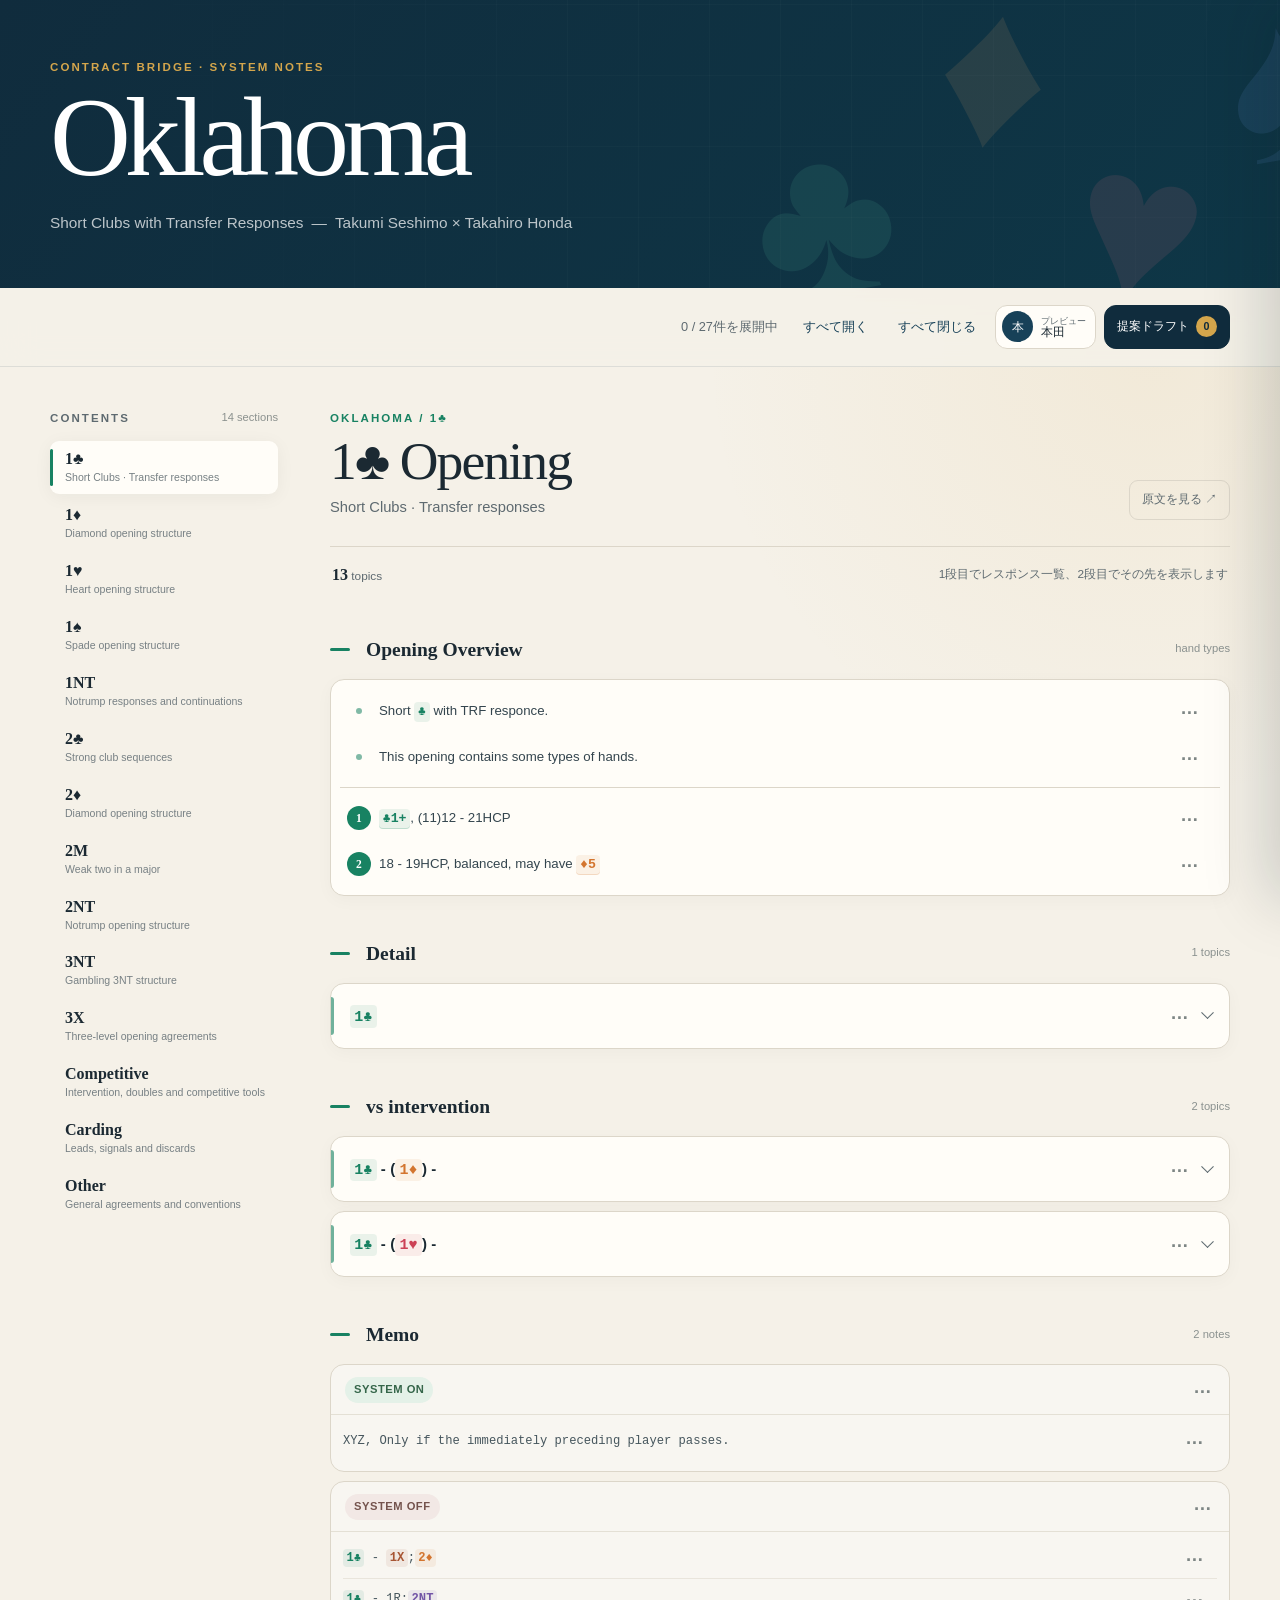
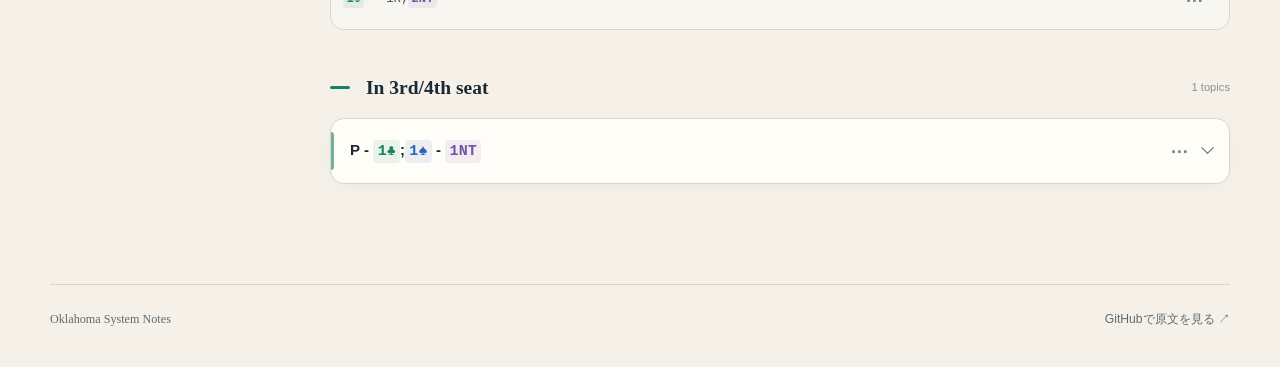
==== commit c007bbd9: "Remove redundant opening summaries" ====
--- a/index.html
+++ b/index.html
@@ -10,8 +10,8 @@
       content="Takumi Seshimo と Takahiro Honda が使用するコントラクトブリッジ・システム Oklahoma のリファレンス。"
     />
     <title>Oklahoma System Notes</title>
-    <link rel="stylesheet" href="./assets/styles.css?v=13" />
-    <script type="module" src="./assets/app.js?v=13"></script>
+    <link rel="stylesheet" href="./assets/styles.css?v=15" />
+    <script type="module" src="./assets/app.js?v=15"></script>
   </head>
   <body>
     <a class="skip-link" href="#system-content">本文へ移動</a>
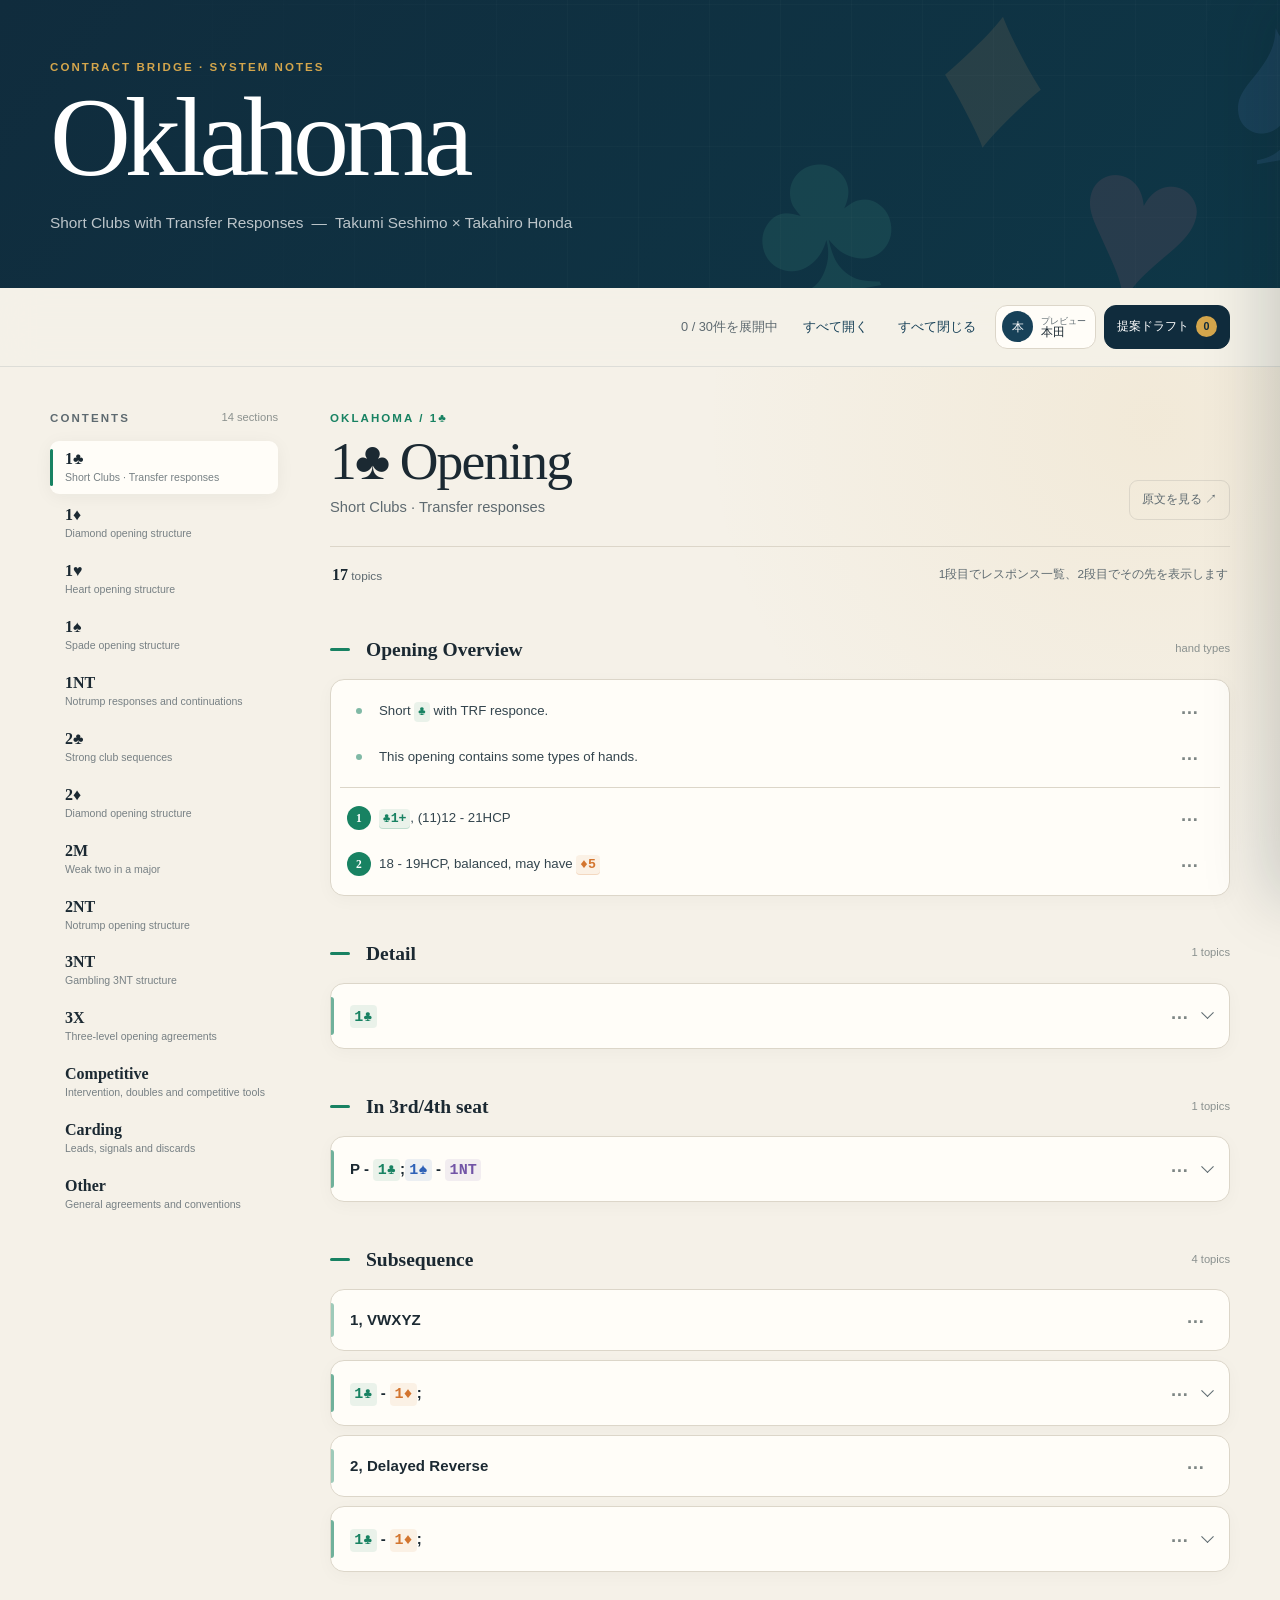
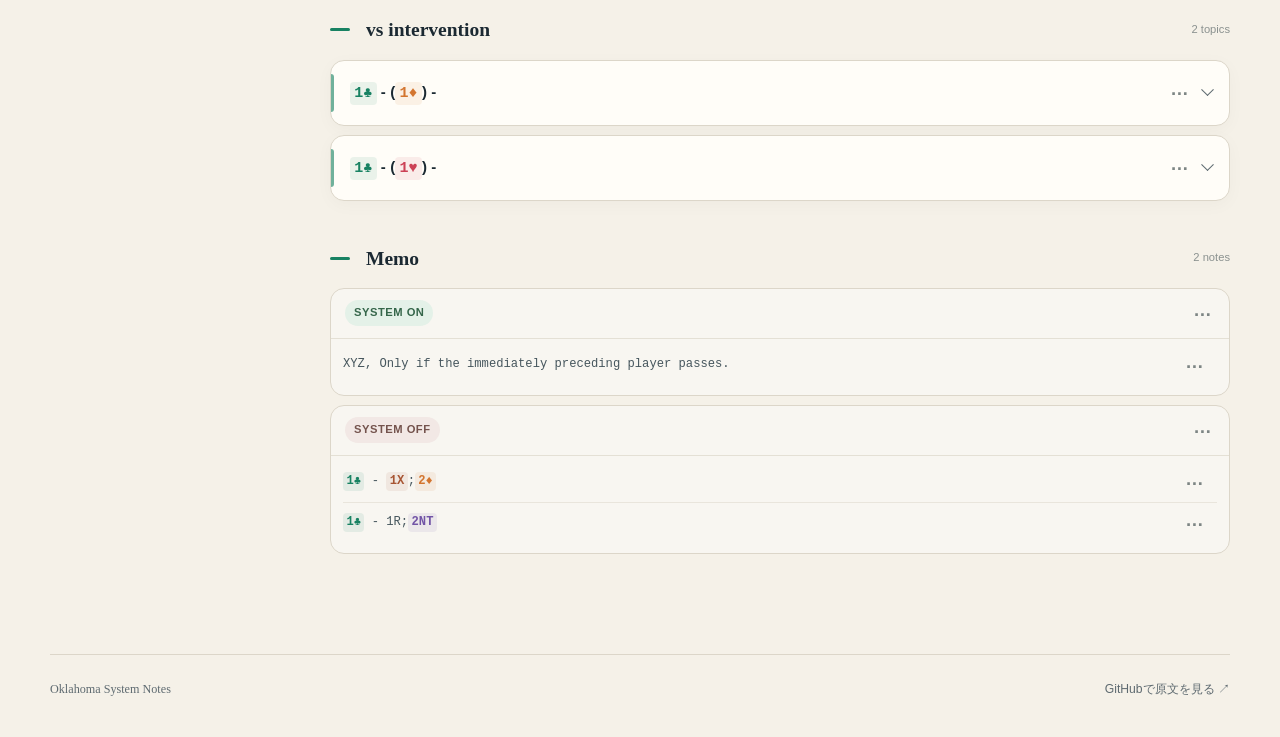
==== commit b7b23c08: "Highlight system changes in PR previews" ====
--- a/index.html
+++ b/index.html
@@ -10,8 +10,8 @@
       content="Takumi Seshimo と Takahiro Honda が使用するコントラクトブリッジ・システム Oklahoma のリファレンス。"
     />
     <title>Oklahoma System Notes</title>
-    <link rel="stylesheet" href="./assets/styles.css?v=15" />
-    <script type="module" src="./assets/app.js?v=15"></script>
+    <link rel="stylesheet" href="./assets/styles.css?v=17" />
+    <script type="module" src="./assets/app.js?v=17"></script>
   </head>
   <body>
     <a class="skip-link" href="#system-content">本文へ移動</a>
--- a/assets/styles.css
+++ b/assets/styles.css
@@ -9,6 +9,9 @@
   --navy: #102c3d;
   --navy-light: #174158;
   --gold: #d4a64c;
+  --change: #a26300;
+  --change-line: #e0b64f;
+  --change-surface: #fff5cf;
   --line: #dcd6c9;
   --club: #188262;
   --diamond: #d3752f;
@@ -401,6 +404,22 @@
   white-space: nowrap;
 }
 
+.nav-change-dot {
+  position: absolute;
+  top: 9px;
+  right: 9px;
+  width: 8px;
+  height: 8px;
+  background: var(--change-line);
+  border: 2px solid var(--paper);
+  border-radius: 50%;
+  box-shadow: 0 0 0 1px rgb(162 99 0 / 24%);
+}
+
+.nav-item--changed:not([aria-current="page"]) {
+  background: rgb(255 245 207 / 46%);
+}
+
 .legend {
   display: grid;
   grid-template-columns: 1fr 1fr;
@@ -540,6 +559,43 @@
   font-size: 1rem;
 }
 
+.pr-change-banner {
+  display: flex;
+  align-items: center;
+  margin-top: 18px;
+  padding: 11px 14px;
+  gap: 10px;
+  color: #6f4800;
+  background: var(--change-surface);
+  border: 1px solid var(--change-line);
+  border-radius: 11px;
+  font-size: 0.76rem;
+}
+
+.pr-change-banner strong {
+  flex: 0 0 auto;
+}
+
+.pr-change-badge {
+  display: inline-flex;
+  align-items: center;
+  width: max-content;
+  min-height: 20px;
+  margin-left: 7px;
+  padding: 2px 6px;
+  color: #6f4800;
+  background: #ffe69b;
+  border: 1px solid #e2b84e;
+  border-radius: 999px;
+  font-family: Inter, ui-sans-serif, sans-serif;
+  font-size: 0.58rem;
+  font-weight: 850;
+  line-height: 1.2;
+  letter-spacing: 0;
+  vertical-align: middle;
+  white-space: nowrap;
+}
+
 .note-section {
   margin-top: 42px;
 }
@@ -560,9 +616,19 @@
 }
 
 .section-heading h3 {
+  display: flex;
+  align-items: center;
+  flex-wrap: wrap;
   margin: 0;
+  gap: 2px;
   font-family: Georgia, "Times New Roman", serif;
   font-size: 1.22rem;
+}
+
+.pr-change-section > .section-heading {
+  padding: 7px 9px;
+  background: rgb(255 245 207 / 52%);
+  border-radius: 9px;
 }
 
 .section-heading small {
@@ -626,6 +692,16 @@
   line-height: 1.35;
 }
 
+.topic-index-item.pr-change-exact {
+  background: var(--change-surface);
+  border-color: var(--change-line);
+}
+
+.topic-index-item strong .pr-change-badge {
+  margin-top: 3px;
+  margin-left: 0;
+}
+
 .competitive-topic-section {
   scroll-margin-top: 82px;
 }
@@ -649,6 +725,12 @@
   font-size: 0.94rem;
 }
 
+.competitive-subheading.pr-change-exact {
+  background: var(--change-surface);
+  border: 1px solid var(--change-line);
+  border-left: 3px solid var(--change-line);
+}
+
 .competitive-subheading .comment-thread {
   grid-column: 1 / -1;
 }
@@ -663,6 +745,11 @@
   background: #f8f6f1;
   border: 1px solid var(--line);
   border-radius: var(--radius-medium);
+}
+
+.memo-card.pr-change-container {
+  border-color: var(--change-line);
+  box-shadow: 0 0 0 2px rgb(224 182 79 / 12%);
 }
 
 .memo-header {
@@ -713,6 +800,14 @@
   border-top: 1px solid rgb(220 214 201 / 52%);
 }
 
+.memo-item.pr-change-exact {
+  margin: 2px -5px;
+  padding: 0 5px;
+  background: var(--change-surface);
+  border: 1px solid var(--change-line);
+  border-radius: 7px;
+}
+
 .memo-line {
   display: grid;
   grid-template-columns: minmax(0, 1fr) auto auto;
@@ -762,6 +857,11 @@
 
 .overview-line:hover {
   background: var(--surface-muted);
+}
+
+.overview-item.pr-change-exact .overview-line {
+  background: var(--change-surface);
+  border: 1px solid var(--change-line);
 }
 
 .overview-number {
@@ -810,6 +910,11 @@
 .system-card[open] {
   border-color: color-mix(in srgb, var(--card-accent) 36%, var(--line));
   box-shadow: var(--shadow);
+}
+
+.system-card.pr-change-container {
+  border-color: var(--change-line);
+  box-shadow: 0 0 0 2px rgb(224 182 79 / 12%);
 }
 
 .system-card--static {
@@ -1060,6 +1165,17 @@
   border-color: color-mix(in srgb, var(--accent) 28%, var(--line));
 }
 
+.response-card.pr-change-container,
+.response-card.pr-change-container[open] {
+  border-color: var(--change-line);
+  box-shadow: 0 0 0 2px rgb(224 182 79 / 10%);
+}
+
+.response-card.pr-change-container > summary {
+  background: rgb(255 245 207 / 58%);
+  border-radius: 9px;
+}
+
 .response-summary-meta {
   display: inline-flex;
   flex: 0 0 auto;
@@ -1091,6 +1207,12 @@
   border-bottom: 1px solid rgb(220 214 201 / 43%);
   font-family: ui-monospace, SFMono-Regular, Menlo, Monaco, Consolas, "Liberation Mono", monospace;
   font-size: 0.78rem;
+}
+
+.response-row-wrap.pr-change-exact > .response-row {
+  background: var(--change-surface);
+  border: 1px solid var(--change-line);
+  border-radius: 8px;
 }
 
 .convention-reference {
@@ -1888,6 +2010,8 @@
   }
 
   .mobile-nav-item {
+    display: inline-flex;
+    align-items: center;
     flex: 0 0 auto;
     min-height: 38px;
     padding: 7px 12px;
@@ -1906,6 +2030,15 @@
     border-color: transparent;
   }
 
+  .mobile-change-dot {
+    width: 7px;
+    height: 7px;
+    margin-left: 6px;
+    background: var(--change-line);
+    border: 1px solid currentcolor;
+    border-radius: 50%;
+  }
+
   .page-shell {
     display: block;
     width: calc(100% - 24px);
@@ -1941,6 +2074,12 @@
 
   .document-stats span:last-child {
     display: none;
+  }
+
+  .pr-change-banner {
+    align-items: flex-start;
+    flex-direction: column;
+    gap: 1px;
   }
 
   .note-section {
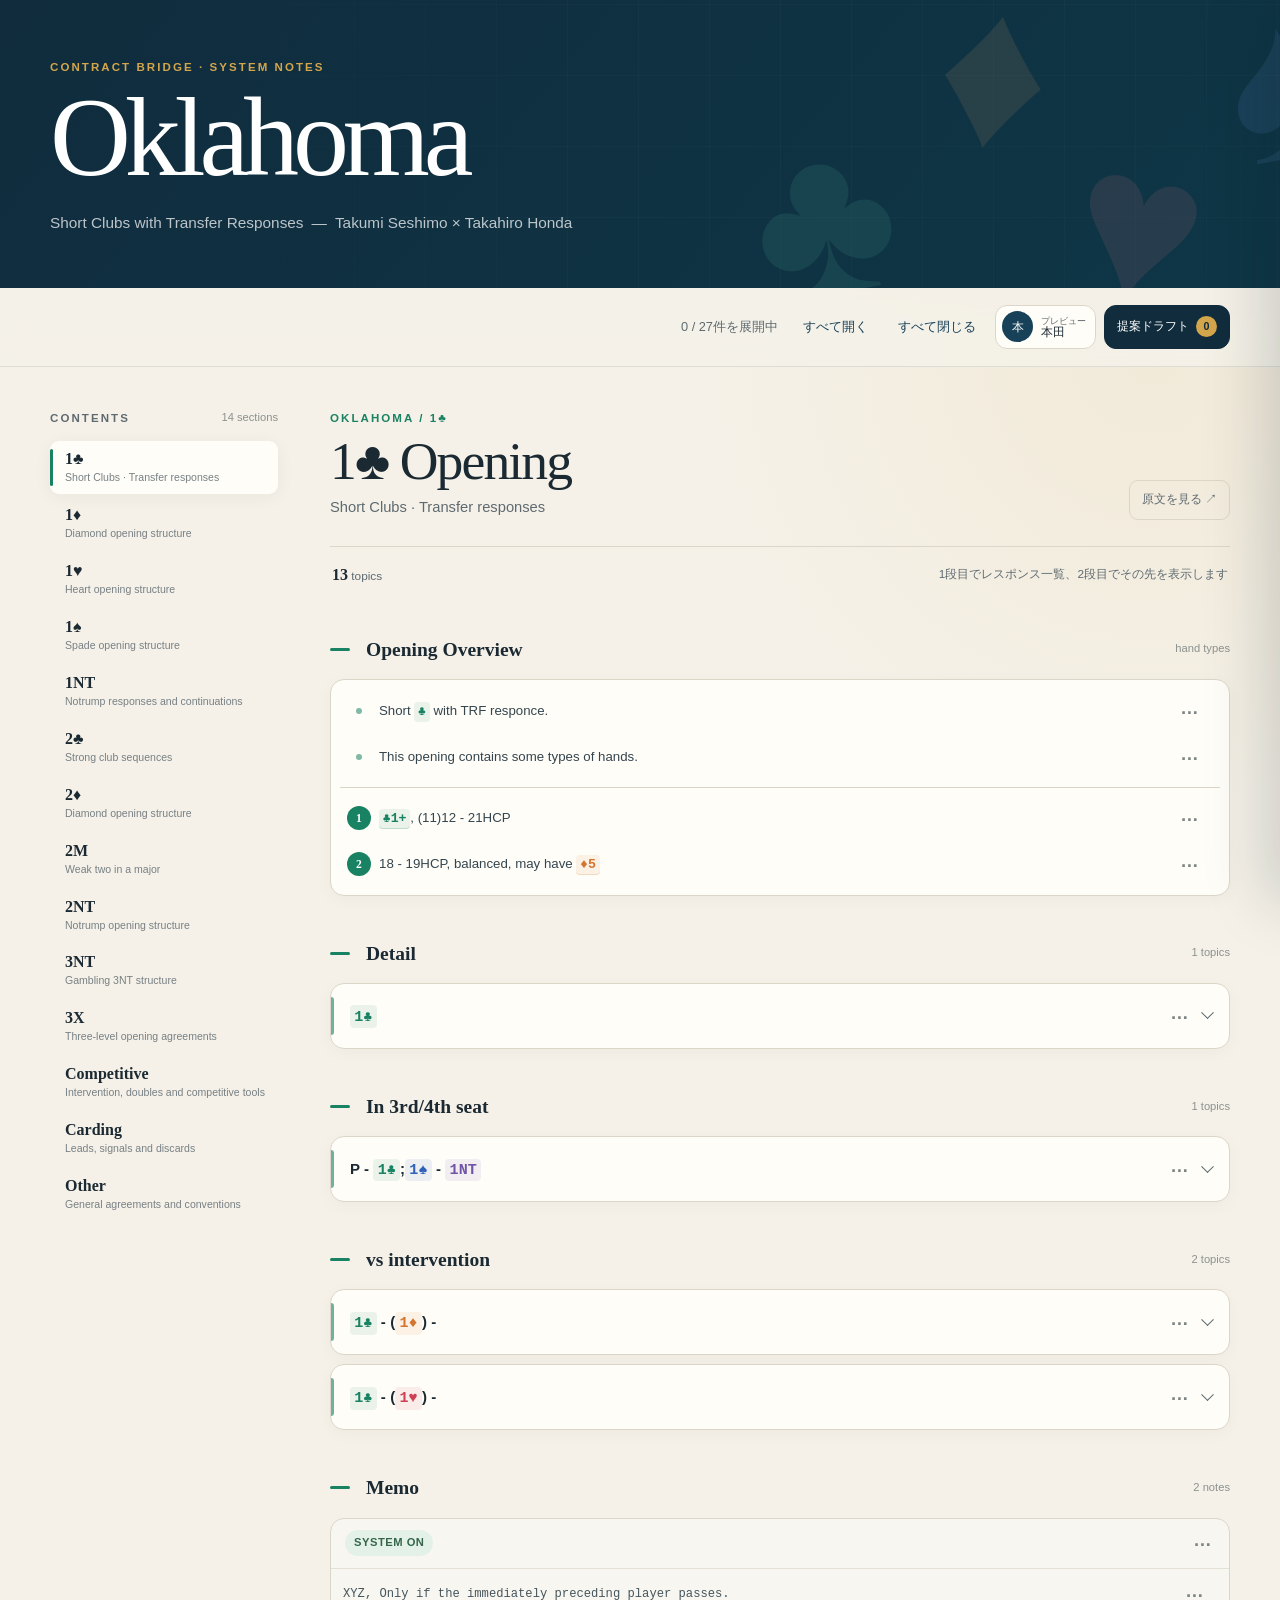
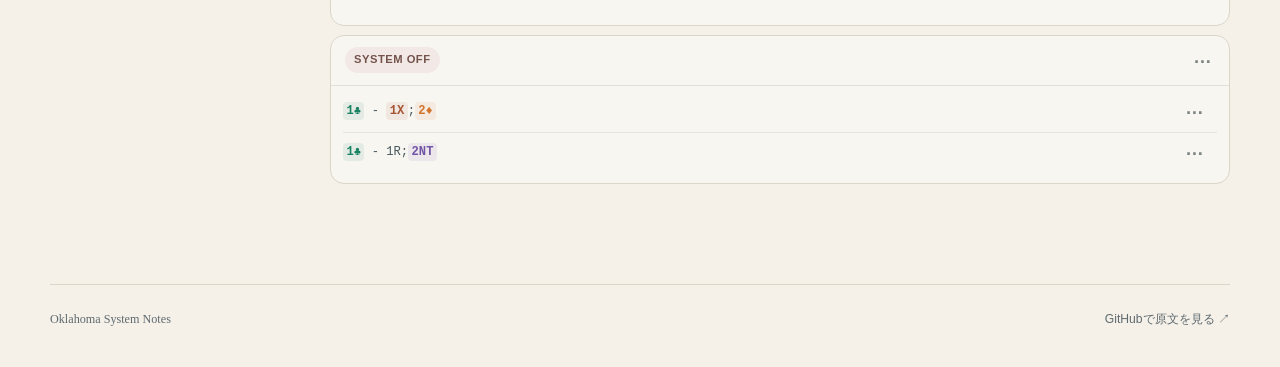
==== commit 37cb81c5: "Add contextual system tips" ====
--- a/index.html
+++ b/index.html
@@ -10,8 +10,8 @@
       content="Takumi Seshimo と Takahiro Honda が使用するコントラクトブリッジ・システム Oklahoma のリファレンス。"
     />
     <title>Oklahoma System Notes</title>
-    <link rel="stylesheet" href="./assets/styles.css?v=17" />
-    <script type="module" src="./assets/app.js?v=17"></script>
+    <link rel="stylesheet" href="./assets/styles.css?v=16" />
+    <script type="module" src="./assets/app.js?v=16"></script>
   </head>
   <body>
     <a class="skip-link" href="#system-content">本文へ移動</a>
--- a/assets/styles.css
+++ b/assets/styles.css
@@ -9,9 +9,6 @@
   --navy: #102c3d;
   --navy-light: #174158;
   --gold: #d4a64c;
-  --change: #a26300;
-  --change-line: #e0b64f;
-  --change-surface: #fff5cf;
   --line: #dcd6c9;
   --club: #188262;
   --diamond: #d3752f;
@@ -404,22 +401,6 @@
   white-space: nowrap;
 }
 
-.nav-change-dot {
-  position: absolute;
-  top: 9px;
-  right: 9px;
-  width: 8px;
-  height: 8px;
-  background: var(--change-line);
-  border: 2px solid var(--paper);
-  border-radius: 50%;
-  box-shadow: 0 0 0 1px rgb(162 99 0 / 24%);
-}
-
-.nav-item--changed:not([aria-current="page"]) {
-  background: rgb(255 245 207 / 46%);
-}
-
 .legend {
   display: grid;
   grid-template-columns: 1fr 1fr;
@@ -559,43 +540,6 @@
   font-size: 1rem;
 }
 
-.pr-change-banner {
-  display: flex;
-  align-items: center;
-  margin-top: 18px;
-  padding: 11px 14px;
-  gap: 10px;
-  color: #6f4800;
-  background: var(--change-surface);
-  border: 1px solid var(--change-line);
-  border-radius: 11px;
-  font-size: 0.76rem;
-}
-
-.pr-change-banner strong {
-  flex: 0 0 auto;
-}
-
-.pr-change-badge {
-  display: inline-flex;
-  align-items: center;
-  width: max-content;
-  min-height: 20px;
-  margin-left: 7px;
-  padding: 2px 6px;
-  color: #6f4800;
-  background: #ffe69b;
-  border: 1px solid #e2b84e;
-  border-radius: 999px;
-  font-family: Inter, ui-sans-serif, sans-serif;
-  font-size: 0.58rem;
-  font-weight: 850;
-  line-height: 1.2;
-  letter-spacing: 0;
-  vertical-align: middle;
-  white-space: nowrap;
-}
-
 .note-section {
   margin-top: 42px;
 }
@@ -616,19 +560,9 @@
 }
 
 .section-heading h3 {
-  display: flex;
-  align-items: center;
-  flex-wrap: wrap;
   margin: 0;
-  gap: 2px;
   font-family: Georgia, "Times New Roman", serif;
   font-size: 1.22rem;
-}
-
-.pr-change-section > .section-heading {
-  padding: 7px 9px;
-  background: rgb(255 245 207 / 52%);
-  border-radius: 9px;
 }
 
 .section-heading small {
@@ -692,16 +626,6 @@
   line-height: 1.35;
 }
 
-.topic-index-item.pr-change-exact {
-  background: var(--change-surface);
-  border-color: var(--change-line);
-}
-
-.topic-index-item strong .pr-change-badge {
-  margin-top: 3px;
-  margin-left: 0;
-}
-
 .competitive-topic-section {
   scroll-margin-top: 82px;
 }
@@ -725,12 +649,6 @@
   font-size: 0.94rem;
 }
 
-.competitive-subheading.pr-change-exact {
-  background: var(--change-surface);
-  border: 1px solid var(--change-line);
-  border-left: 3px solid var(--change-line);
-}
-
 .competitive-subheading .comment-thread {
   grid-column: 1 / -1;
 }
@@ -745,11 +663,6 @@
   background: #f8f6f1;
   border: 1px solid var(--line);
   border-radius: var(--radius-medium);
-}
-
-.memo-card.pr-change-container {
-  border-color: var(--change-line);
-  box-shadow: 0 0 0 2px rgb(224 182 79 / 12%);
 }
 
 .memo-header {
@@ -800,14 +713,6 @@
   border-top: 1px solid rgb(220 214 201 / 52%);
 }
 
-.memo-item.pr-change-exact {
-  margin: 2px -5px;
-  padding: 0 5px;
-  background: var(--change-surface);
-  border: 1px solid var(--change-line);
-  border-radius: 7px;
-}
-
 .memo-line {
   display: grid;
   grid-template-columns: minmax(0, 1fr) auto auto;
@@ -857,11 +762,6 @@
 
 .overview-line:hover {
   background: var(--surface-muted);
-}
-
-.overview-item.pr-change-exact .overview-line {
-  background: var(--change-surface);
-  border: 1px solid var(--change-line);
 }
 
 .overview-number {
@@ -910,11 +810,6 @@
 .system-card[open] {
   border-color: color-mix(in srgb, var(--card-accent) 36%, var(--line));
   box-shadow: var(--shadow);
-}
-
-.system-card.pr-change-container {
-  border-color: var(--change-line);
-  box-shadow: 0 0 0 2px rgb(224 182 79 / 12%);
 }
 
 .system-card--static {
@@ -1037,6 +932,8 @@
 .inline-actions {
   display: inline-flex;
   align-items: center;
+  flex: 0 0 auto;
+  gap: 2px;
 }
 
 .action-menu {
@@ -1118,6 +1015,94 @@
   outline: none;
 }
 
+.system-tip {
+  display: inline-flex;
+  align-items: center;
+}
+
+.system-tip-trigger {
+  display: inline-grid;
+  width: 25px;
+  height: 25px;
+  padding: 0;
+  place-items: center;
+  color: #725a2d;
+  background: #fff8e8;
+  border: 1px solid #e4d4aa;
+  border-radius: 50%;
+  font-family: Georgia, "Times New Roman", serif;
+  font-size: 0.78rem;
+  font-weight: 850;
+  line-height: 1;
+  cursor: help;
+  transition: color 140ms ease, background 140ms ease, border-color 140ms ease, transform 140ms ease;
+}
+
+.system-tip-trigger:hover,
+.system-tip-trigger:focus-visible,
+.system-tip-trigger[aria-expanded="true"] {
+  color: white;
+  background: #8b6b2f;
+  border-color: #8b6b2f;
+  outline: none;
+  transform: translateY(-1px);
+}
+
+.system-tip-popover {
+  position: fixed;
+  z-index: 140;
+  display: block;
+  width: min(380px, calc(100vw - 20px));
+  max-height: calc(100vh - 20px);
+  padding: 16px 17px 17px;
+  overflow-y: auto;
+  color: #34454e;
+  background: rgb(255 253 247 / 99%);
+  border: 1px solid #dfcfaa;
+  border-radius: 13px;
+  box-shadow: 0 16px 44px rgb(34 45 49 / 22%);
+  font-family: ui-sans-serif, -apple-system, BlinkMacSystemFont, "Segoe UI", sans-serif;
+  text-align: left;
+}
+
+.system-tip-popover[hidden] {
+  display: none;
+}
+
+.system-tip-kicker {
+  display: block;
+  margin-bottom: 5px;
+  color: #967436;
+  font-size: 0.59rem;
+  font-weight: 900;
+  letter-spacing: 0.12em;
+}
+
+.system-tip-popover > strong {
+  display: block;
+  color: var(--navy);
+  font-family: Georgia, "Times New Roman", serif;
+  font-size: 0.94rem;
+  line-height: 1.45;
+}
+
+.system-tip-body {
+  display: grid;
+  margin-top: 10px;
+  gap: 8px;
+  font-size: 0.74rem;
+  font-weight: 500;
+  line-height: 1.7;
+}
+
+.system-tip-body > span {
+  display: block;
+}
+
+.system-tip-body .bid-token {
+  font-size: 0.92em;
+}
+
 .system-card--static {
   display: flex;
   flex-wrap: wrap;
@@ -1165,17 +1150,6 @@
   border-color: color-mix(in srgb, var(--accent) 28%, var(--line));
 }
 
-.response-card.pr-change-container,
-.response-card.pr-change-container[open] {
-  border-color: var(--change-line);
-  box-shadow: 0 0 0 2px rgb(224 182 79 / 10%);
-}
-
-.response-card.pr-change-container > summary {
-  background: rgb(255 245 207 / 58%);
-  border-radius: 9px;
-}
-
 .response-summary-meta {
   display: inline-flex;
   flex: 0 0 auto;
@@ -1207,12 +1181,6 @@
   border-bottom: 1px solid rgb(220 214 201 / 43%);
   font-family: ui-monospace, SFMono-Regular, Menlo, Monaco, Consolas, "Liberation Mono", monospace;
   font-size: 0.78rem;
-}
-
-.response-row-wrap.pr-change-exact > .response-row {
-  background: var(--change-surface);
-  border: 1px solid var(--change-line);
-  border-radius: 8px;
 }
 
 .convention-reference {
@@ -2010,8 +1978,6 @@
   }
 
   .mobile-nav-item {
-    display: inline-flex;
-    align-items: center;
     flex: 0 0 auto;
     min-height: 38px;
     padding: 7px 12px;
@@ -2030,15 +1996,6 @@
     border-color: transparent;
   }
 
-  .mobile-change-dot {
-    width: 7px;
-    height: 7px;
-    margin-left: 6px;
-    background: var(--change-line);
-    border: 1px solid currentcolor;
-    border-radius: 50%;
-  }
-
   .page-shell {
     display: block;
     width: calc(100% - 24px);
@@ -2076,12 +2033,6 @@
     display: none;
   }
 
-  .pr-change-banner {
-    align-items: flex-start;
-    flex-direction: column;
-    gap: 1px;
-  }
-
   .note-section {
     margin-top: 32px;
   }
@@ -2153,6 +2104,16 @@
   .action-menu-trigger {
     width: 40px;
     height: 40px;
+  }
+
+  .system-tip-trigger {
+    width: 34px;
+    height: 34px;
+    font-size: 0.82rem;
+  }
+
+  .system-tip-popover {
+    padding: 15px;
   }
 
   .proposal-drawer {
